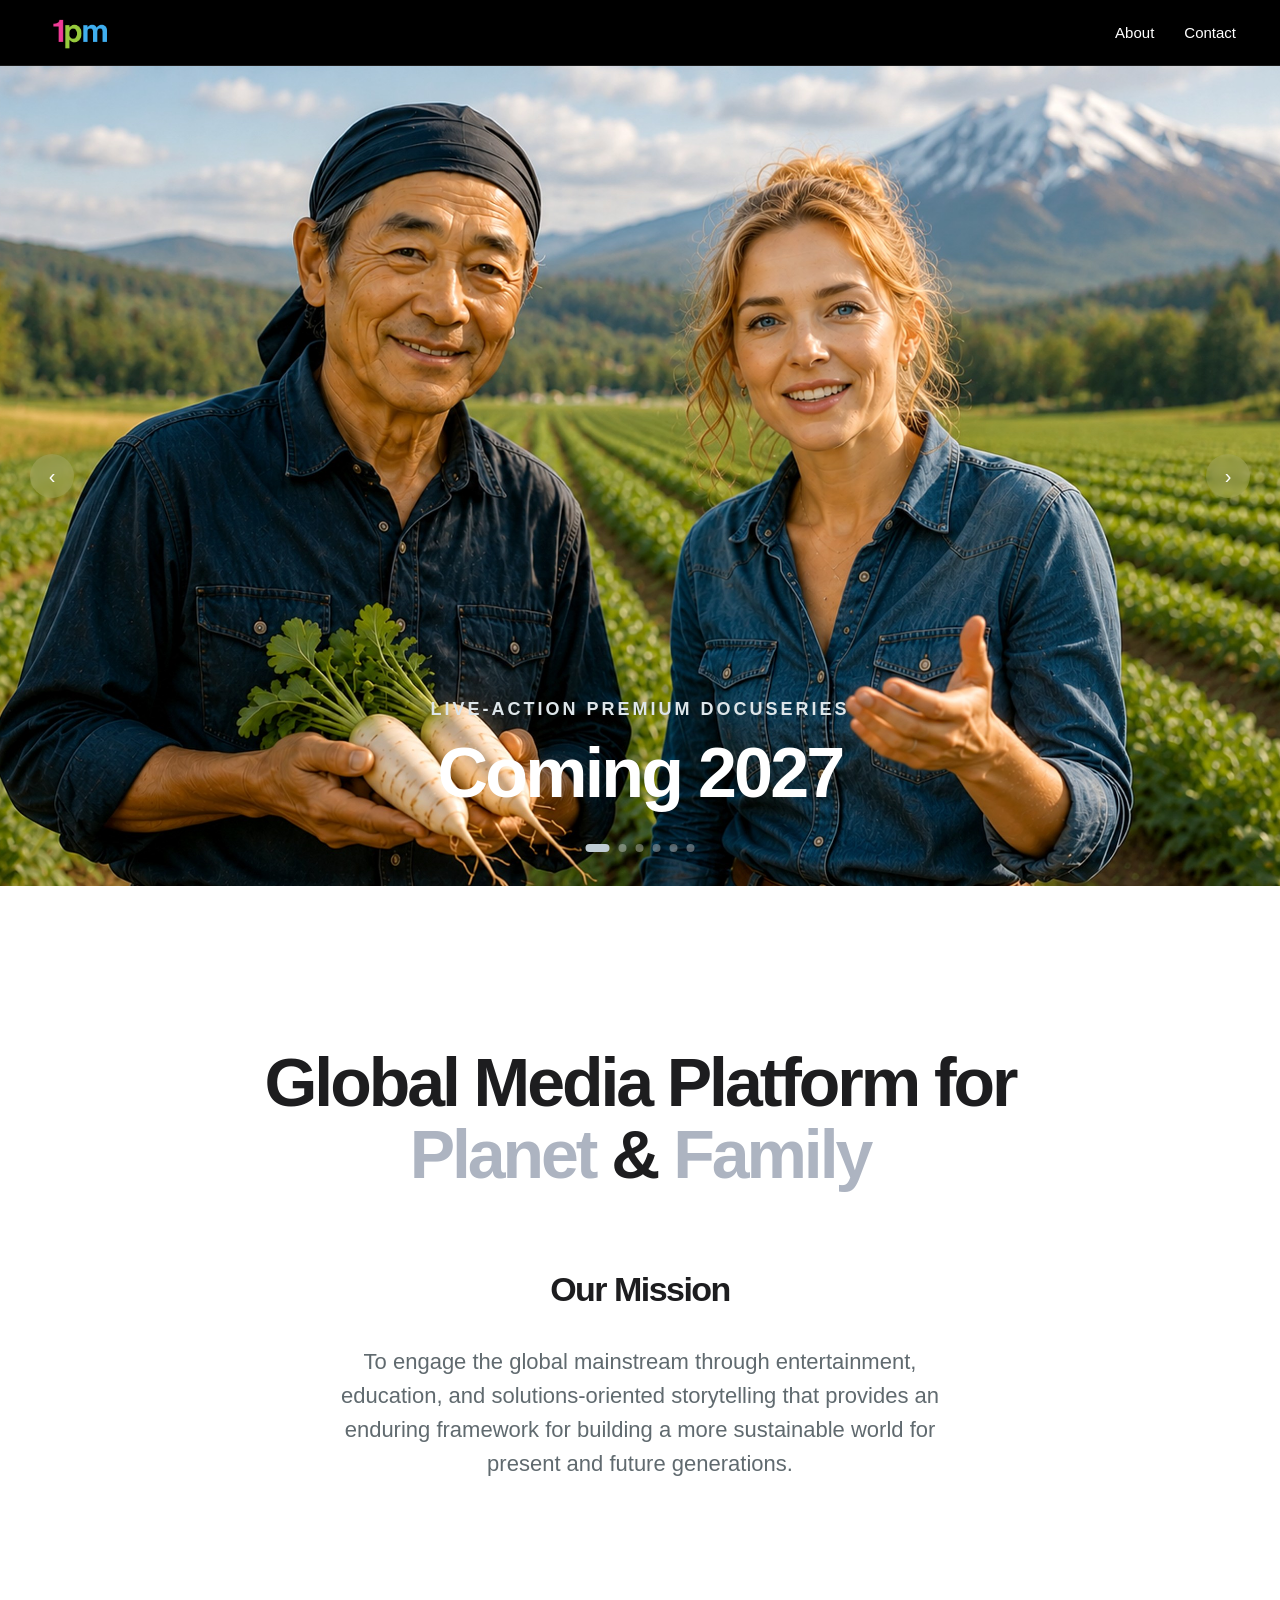
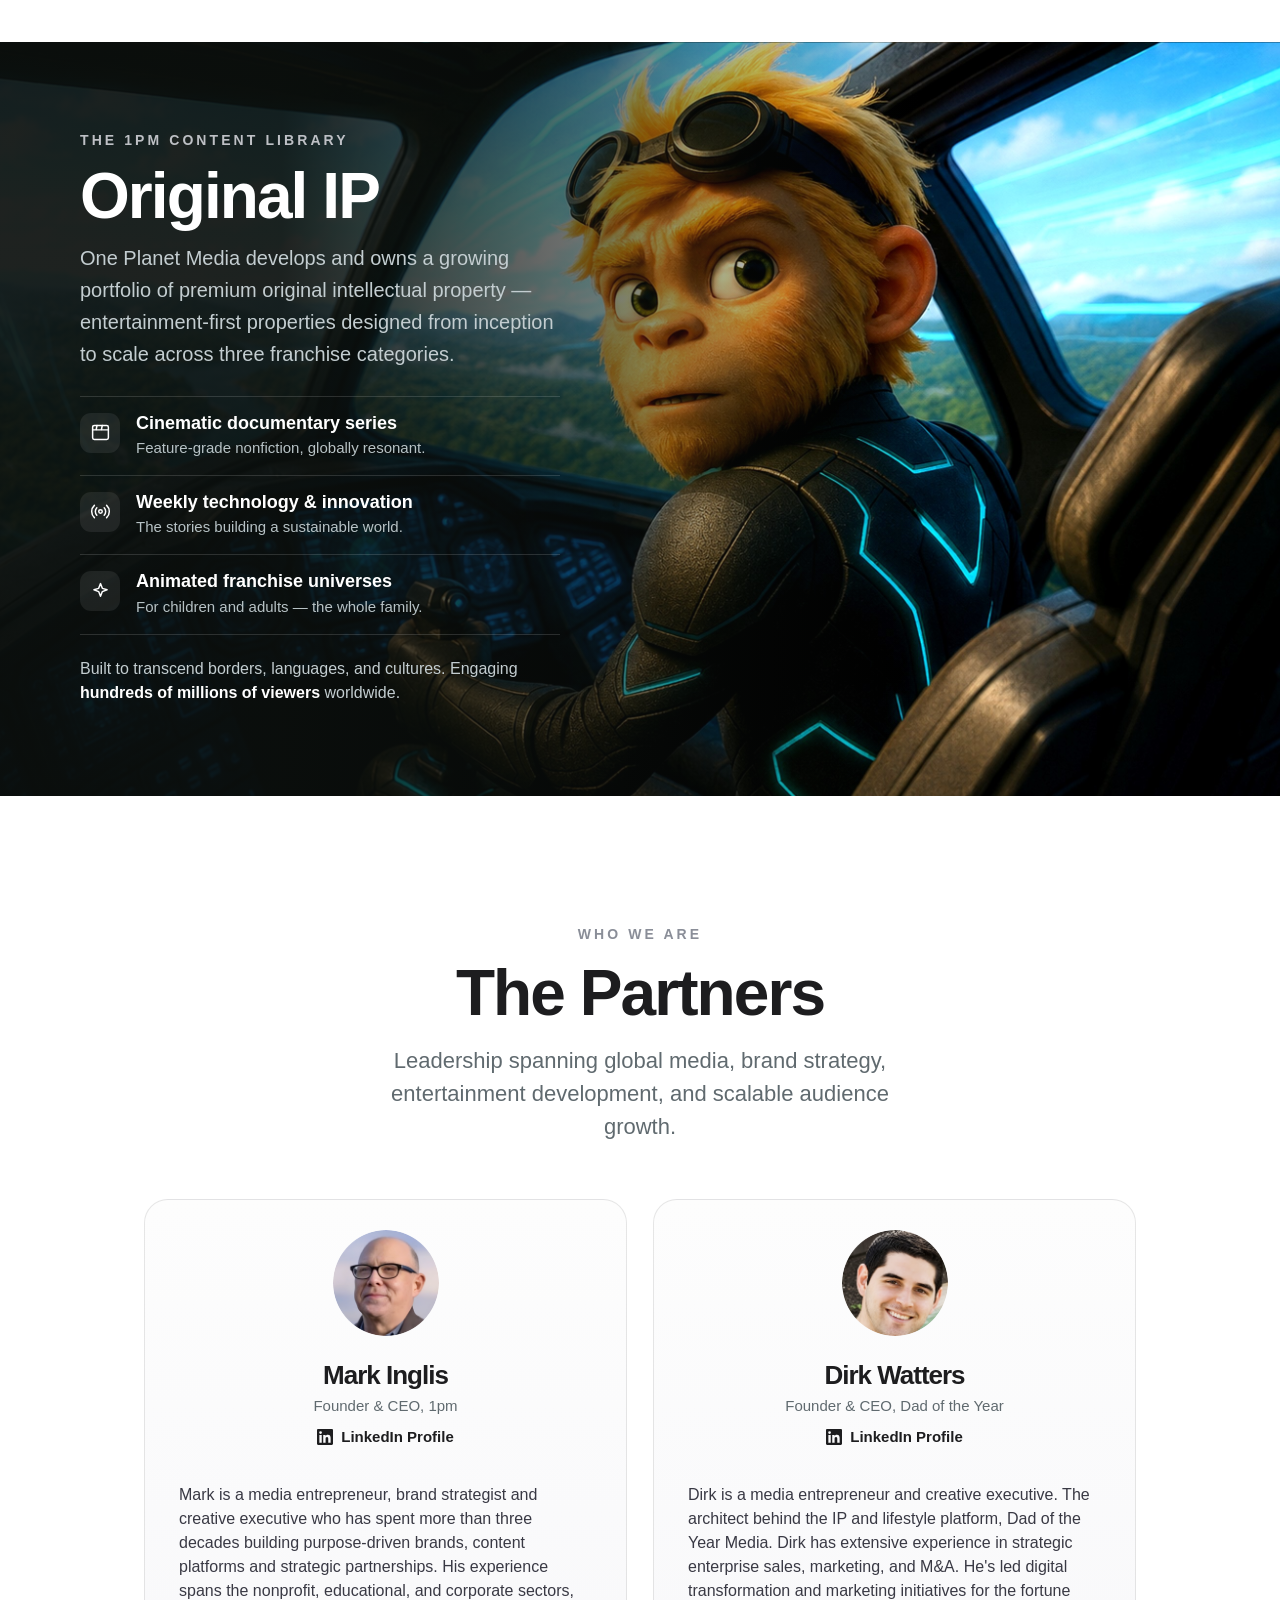
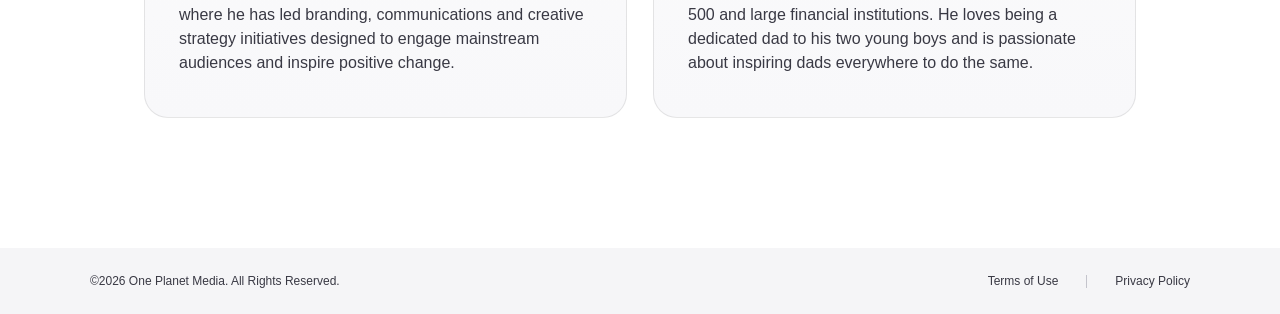
==== index.html @ 97bc2c63 "Initial deploy: One Planet Media static site (Home, Contact, Privacy Policy, Terms of Use)" ====
<!doctype html>
<html lang="en">
<head>
<meta charset="utf-8">
<title>One Planet Media — Global Media Platform for Planet &amp; Family</title>
<meta name="viewport" content="width=device-width, initial-scale=1">
<meta name="description" content="One Planet Media (1PM) is a global media platform engaging the world through entertainment, education, and solutions-oriented storytelling for planet and family.">
<link rel="icon" href="assets/1pm-logo.png">
<link rel="stylesheet" href="css/reset.css">
<link rel="stylesheet" href="css/home.css">
</head>
<body>

<header class="nav">
  <img class="logoimg" src="assets/1pm-logo.png" alt="One Planet Media">
  <div class="navr">
    <a href="index.html">About</a>
    <a href="contact.html">Contact</a>
  </div>
</header>

<section class="car" id="hero-carousel" aria-label="Featured programming">
  <div data-slides></div>
  <div class="sgrad"></div>
  <div class="hcap">
    <div class="kick" data-kick></div>
    <div class="htitle" data-title></div>
  </div>
  <button class="arrow" data-prev aria-label="Previous slide">&#8249;</button>
  <button class="arrow" data-next aria-label="Next slide">&#8250;</button>
  <div class="dots" data-dots></div>
</section>

<section class="brand">
  <h1 class="bh">Global Media Platform for <br><span class="accent" style="color:rgb(173,180,193)">Planet</span> &amp; <span class="accent" style="color:rgb(173,180,193)">Family</span></h1>
  <h2 class="mission-subhead">Our Mission</h2>
  <p class="bsub" style="color:#606A6F">To engage the global mainstream through entertainment, education, and solutions-oriented storytelling that provides an enduring framework for building a more sustainable world for present and future generations.</p>
</section>

<section class="ip" style="background-image:url(assets/sky-courier-bright.jpg)">
  <div class="ipg" style="background:linear-gradient(90deg,rgba(11,15,13,.92) 22%,rgba(11,15,13,.55) 48%,rgba(11,15,13,0) 72%)"></div>
  <div class="iptxt">
    <div class="iplabel">The 1PM Content Library</div>
    <h2 class="iph">Original IP</h2>
    <p class="ipintro">One Planet Media develops and owns a growing portfolio of premium original intellectual property — entertainment-first properties designed from inception to scale across three franchise categories.</p>
    <div class="pillars">
      <div class="pillar">
        <div class="picon" aria-hidden="true"><svg viewBox="0 0 24 24" fill="none" stroke="currentColor" stroke-width="1.7" stroke-linecap="round" stroke-linejoin="round"><rect x="3" y="4" width="18" height="16" rx="2"></rect><path d="M3 9h18M8 4l-1 5M14 4l-1 5"></path></svg></div>
        <div><div class="ptitle">Cinematic documentary series</div><div class="pdesc" style="color:#B7C2C5">Feature-grade nonfiction, globally resonant.</div></div>
      </div>
      <div class="pillar">
        <div class="picon" aria-hidden="true"><svg viewBox="0 0 24 24" fill="none" stroke="currentColor" stroke-width="1.7" stroke-linecap="round" stroke-linejoin="round"><circle cx="12" cy="12" r="2"></circle><path d="M7.8 7.8a6 6 0 000 8.4M16.2 7.8a6 6 0 010 8.4M5 5a9.5 9.5 0 000 14M19 5a9.5 9.5 0 010 14"></path></svg></div>
        <div><div class="ptitle">Weekly technology &amp; innovation</div><div class="pdesc" style="color:#B7C2C5">The stories building a sustainable world.</div></div>
      </div>
      <div class="pillar">
        <div class="picon" aria-hidden="true"><svg viewBox="0 0 24 24" fill="none" stroke="currentColor" stroke-width="1.7" stroke-linecap="round" stroke-linejoin="round"><path d="M12 3l2.1 5.4L19.5 10l-5.4 2.1L12 17.5 9.9 12.1 4.5 10l5.4-1.6z"></path></svg></div>
        <div><div class="ptitle">Animated franchise universes</div><div class="pdesc" style="color:#B7C2C5">For children and adults — the whole family.</div></div>
      </div>
    </div>
    <p class="ipclose">Built to transcend borders, languages, and cultures. Engaging <b>hundreds of millions of viewers</b> worldwide.</p>
  </div>
</section>

<section class="prt">
  <div class="prtlabel">Who We Are</div>
  <h2 class="prth">The Partners</h2>
  <p class="prtsub">Leadership spanning global media, brand strategy, entertainment development, and scalable audience growth.</p>
  <div class="prow">
    <div class="pcard">
      <div class="pav photo" style="background-image:url(assets/mark.png)" role="img" aria-label="Mark Inglis"></div>
      <div class="pname">Mark Inglis</div>
      <div class="prole">Founder &amp; CEO, 1pm</div>
      <a class="plink" href="https://www.linkedin.com/in/mark-inglis-74655115" target="_blank" rel="noopener"><svg viewBox="0 0 24 24" fill="#1d1d1f" aria-hidden="true"><path d="M20.45 20.45h-3.56v-5.57c0-1.33-.02-3.04-1.85-3.04-1.85 0-2.13 1.45-2.13 2.94v5.67H9.35V9h3.42v1.56h.05c.48-.9 1.64-1.85 3.37-1.85 3.6 0 4.27 2.37 4.27 5.46v6.28zM5.34 7.43a2.06 2.06 0 110-4.13 2.06 2.06 0 010 4.13zM7.12 20.45H3.56V9h3.56v11.45zM22.22 0H1.77C.79 0 0 .77 0 1.72v20.56C0 23.23.79 24 1.77 24h20.45c.98 0 1.78-.77 1.78-1.72V1.72C24 .77 23.2 0 22.22 0z"></path></svg>LinkedIn Profile</a>
      <div class="plist"><p class="pli">Mark is a media entrepreneur, brand strategist and creative executive who has spent more than three decades building purpose-driven brands, content platforms and strategic partnerships. His experience spans the nonprofit, educational, and corporate sectors, where he has led branding, communications and creative strategy initiatives designed to engage mainstream audiences and inspire positive change.</p></div>
    </div>
    <div class="pcard">
      <div class="pav photo" style="background-image:url(assets/dirk.png)" role="img" aria-label="Dirk Watters"></div>
      <div class="pname">Dirk Watters</div>
      <div class="prole">Founder &amp; CEO, Dad of the Year</div>
      <a class="plink" href="https://www.linkedin.com/in/dirkwatters" target="_blank" rel="noopener"><svg viewBox="0 0 24 24" fill="#1d1d1f" aria-hidden="true"><path d="M20.45 20.45h-3.56v-5.57c0-1.33-.02-3.04-1.85-3.04-1.85 0-2.13 1.45-2.13 2.94v5.67H9.35V9h3.42v1.56h.05c.48-.9 1.64-1.85 3.37-1.85 3.6 0 4.27 2.37 4.27 5.46v6.28zM5.34 7.43a2.06 2.06 0 110-4.13 2.06 2.06 0 010 4.13zM7.12 20.45H3.56V9h3.56v11.45zM22.22 0H1.77C.79 0 0 .77 0 1.72v20.56C0 23.23.79 24 1.77 24h20.45c.98 0 1.78-.77 1.78-1.72V1.72C24 .77 23.2 0 22.22 0z"></path></svg>LinkedIn Profile</a>
      <div class="plist"><p class="pli">Dirk is a media entrepreneur and creative executive. The architect behind the IP and lifestyle platform, Dad of the Year Media. Dirk has extensive experience in strategic enterprise sales, marketing, and M&amp;A. He's led digital transformation and marketing initiatives for the fortune 500 and large financial institutions. He loves being a dedicated dad to his two young boys and is passionate about inspiring dads everywhere to do the same.</p></div>
    </div>
  </div>
</section>

<footer class="foot">
  <span class="foot-copy">©2026 One Planet Media. All Rights Reserved.</span>
  <span class="foot-links">
    <a href="terms-of-use.html">Terms of Use</a>
    <span class="foot-div"></span>
    <a href="privacy-policy.html">Privacy Policy</a>
  </span>
</footer>

<script src="js/carousel.js"></script>
<script src="js/home.js"></script>
</body>
</html>
---- css/home.css ----
body{background:#0b0f0d;color:#f4f6f4}

/* carousel (shared) */
.car{position:relative;overflow:hidden}
.slide{position:absolute;inset:0;background-size:cover;background-position:center;transition:opacity 1s ease}
.arrow{position:absolute;top:50%;transform:translateY(-50%);z-index:20;width:44px;height:44px;border-radius:50%;border:none;display:flex;align-items:center;justify-content:center;cursor:pointer;font-size:20px;transition:background .2s}
.arrow[data-prev]{left:30px}
.arrow[data-next]{right:30px}
.dots{position:absolute;z-index:20;display:flex;gap:9px;bottom:34px;left:50%;transform:translateX(-50%)}
.dot{width:8px;height:8px;border-radius:50%;border:none;cursor:pointer;padding:0}

/* nav */
.nav{height:66px;position:relative;background:#000;display:flex;align-items:center;justify-content:space-between;padding:0 44px;font-size:15px;color:#fff;z-index:50;border-bottom:1px solid rgba(255,255,255,.1)}
.navr{display:flex;gap:30px;align-items:center}
.nav a{color:#fff;text-decoration:none;font-weight:500}
.logoimg{height:43px;width:auto;display:block}

/* hero carousel */
.car{height:820px}
.sgrad{position:absolute;inset:0;background:linear-gradient(180deg,rgba(0,0,0,.4) 0%,rgba(0,0,0,0) 30%,rgba(0,0,0,0) 42%,rgba(11,15,13,.92) 100%)}
.hcap{position:absolute;left:0;right:0;bottom:78px;z-index:10;text-align:center;padding:0 90px}
.kick{font-size:18px;font-weight:700;letter-spacing:3px;text-transform:uppercase;color:#DDE5E9;margin-bottom:14px}
.htitle{font-size:70px;font-weight:900;letter-spacing:-.04em;line-height:1;margin-top:18px;color:#fff}
.arrow{background:rgba(255,255,255,.12);color:#fff;backdrop-filter:blur(6px)}
.dot{background:rgba(255,255,255,.34)}
.dot.on{background:#BFCCD4;width:24px;border-radius:100px}

/* brand / mission */
.brand{padding:160px 90px;text-align:center;background:#fff}
.bh{font-size:68px;font-weight:800;letter-spacing:-.045em;line-height:1.06;max-width:24ch;margin:0 auto;color:#1d1d1f}
.mission-subhead{font-size:34px;font-weight:800;letter-spacing:-.045em;margin-top:80px;color:#1d1d1f}
.accent{color:#7ee6a8}
.bsub{font-size:22px;font-weight:400;color:#9aa39d;max-width:52ch;margin:36px auto 0;line-height:1.55}

/* Original IP */
.ip{position:relative;min-height:680px;display:flex;align-items:flex-end;background-size:cover;background-position:center}
.ipg{position:absolute;inset:0;background:linear-gradient(90deg,rgba(11,15,13,.94) 30%,rgba(11,15,13,.2) 100%)}
.iptxt{position:relative;z-index:2;padding:90px 80px;max-width:640px}
.iplabel{font-size:14px;font-weight:700;letter-spacing:.22em;text-transform:uppercase;color:#BEC0C5}
.iph{font-size:64px;font-weight:800;letter-spacing:-.03em;margin-top:16px;line-height:1;color:#fff}
.ipintro{font-size:20px;line-height:1.6;color:#C3CDD0;margin-top:14px;max-width:50ch}
.pillars{margin-top:26px;border-top:1px solid rgba(255,255,255,.14)}
.pillar{display:flex;gap:16px;align-items:flex-start;padding:16px 0;border-bottom:1px solid rgba(255,255,255,.14)}
.picon{width:40px;height:40px;flex:none;display:flex;align-items:center;justify-content:center;border-radius:11px;background:rgba(255,255,255,.08);color:#fff}
.picon svg{width:21px;height:21px}
.ptitle{font-size:18px;font-weight:600;color:#fff;line-height:1.2}
.pdesc{font-size:15px;color:#95a19d;margin-top:3px;line-height:1.45}
.ipclose{font-size:16px;line-height:1.55;color:#C3CDD0;margin-top:22px;max-width:52ch}
.ipclose b{color:#fff;font-weight:600}

/* Partners */
.prt{padding:130px 90px;text-align:center;background:#fff}
.prtlabel{font-size:14px;font-weight:700;letter-spacing:.22em;text-transform:uppercase;color:#8A8E98}
.prth{font-size:64px;font-weight:800;letter-spacing:-.03em;margin-top:14px;color:#1d1d1f}
.prtsub{font-size:22px;color:#606A6F;margin-top:14px;line-height:1.5;max-width:42ch;margin-left:auto;margin-right:auto}
.prow{display:flex;gap:26px;justify-content:center;margin-top:56px;flex-wrap:wrap}
.pcard{width:483px;background:linear-gradient(180deg,#FDFDFD,#F8F8FA);border:1px solid rgba(0,0,0,.09);border-radius:24px;padding:30px 34px;display:flex;flex-direction:column;align-items:center}
.pav{width:88px;height:88px;border-radius:24px;margin:0 auto;background:linear-gradient(140deg,#3faeef,#2170b8);display:flex;align-items:center;justify-content:center;font-size:32px;font-weight:800;color:#08130d}
.pav.photo{width:106px;height:106px;background-size:cover;background-position:center;border-radius:50%}
.pname{font-size:26px;font-weight:700;margin-top:24px;color:#1d1d1f;letter-spacing:-1px}
.prole{font-size:15px;color:#606A6F;font-weight:500;margin-top:6px}
.plink{display:inline-flex;align-items:center;gap:8px;margin:14px auto 4px;color:#1d1d1f;text-decoration:none;font-size:15px;font-weight:600}
.plink svg{width:16px;height:16px}
.plist{margin-top:22px;width:100%;text-align:left}
.pli{font-size:16px;color:#393944;padding:12px 0;line-height:1.5}

/* footer */
.foot{background:#f5f5f7;color:#86868b;height:66px;padding:0 90px;font-size:12px;display:flex;justify-content:space-between;align-items:center}
.foot a{color:#86868b;text-decoration:none}
.foot-copy{color:#393944}
.foot-links{display:flex;gap:28px;align-items:center}
.foot-links a{color:#393944}
.foot-div{width:1px;height:13px;background:#c4c4cc}

/* ============ MOBILE ONLY (desktop above is unchanged) ============ */
@media (max-width: 680px) {
  .nav{padding:0 18px}
  .navr{gap:16px}
  .nav a{font-size:13px}
  .logoimg{height:30px}

  .car{height:560px}
  .hcap{padding:0 20px;bottom:30px}
  .kick{font-size:11px;letter-spacing:1.5px;margin-bottom:8px}
  .htitle{font-size:34px;margin-top:8px}
  .arrow{width:34px;height:34px;font-size:16px}
  .arrow[data-prev]{left:10px}
  .arrow[data-next]{right:10px}
  .dots{bottom:14px}

  .brand{padding:64px 24px}
  .bh{font-size:32px;line-height:1.12}
  .mission-subhead{font-size:20px;margin-top:36px}
  .bsub{font-size:16px;margin-top:18px;line-height:1.5}

  .ip{min-height:auto}
  .iptxt{padding:32px 20px 40px;max-width:none}
  .iplabel{font-size:12px}
  .iph{font-size:32px;margin-top:8px}
  .ipintro{font-size:15px;margin-top:10px;max-width:none}
  .pillars{margin-top:16px}
  .pillar{gap:12px;padding:12px 0}
  .picon{width:32px;height:32px;border-radius:9px}
  .picon svg{width:16px;height:16px}
  .ptitle{font-size:15px}
  .pdesc{font-size:12.5px}
  .ipclose{font-size:13px;margin-top:14px}

  .prt{padding:64px 20px}
  .prtlabel{font-size:12px}
  .prth{font-size:30px}
  .prtsub{font-size:15px;margin-top:10px;max-width:none}
  .prow{flex-direction:column;align-items:center;gap:16px;margin-top:28px}
  .pcard{width:100%;max-width:420px;padding:24px 20px}
  .pav.photo{width:84px;height:84px}
  .pname{font-size:21px;margin-top:16px}
  .prole{font-size:13px}
  .plink{font-size:13px}
  .pli{font-size:14px;padding:8px 0}

  .foot{height:auto;min-height:56px;padding:14px 18px;flex-wrap:wrap;gap:8px;font-size:11px}
  .foot-links{gap:14px}
}
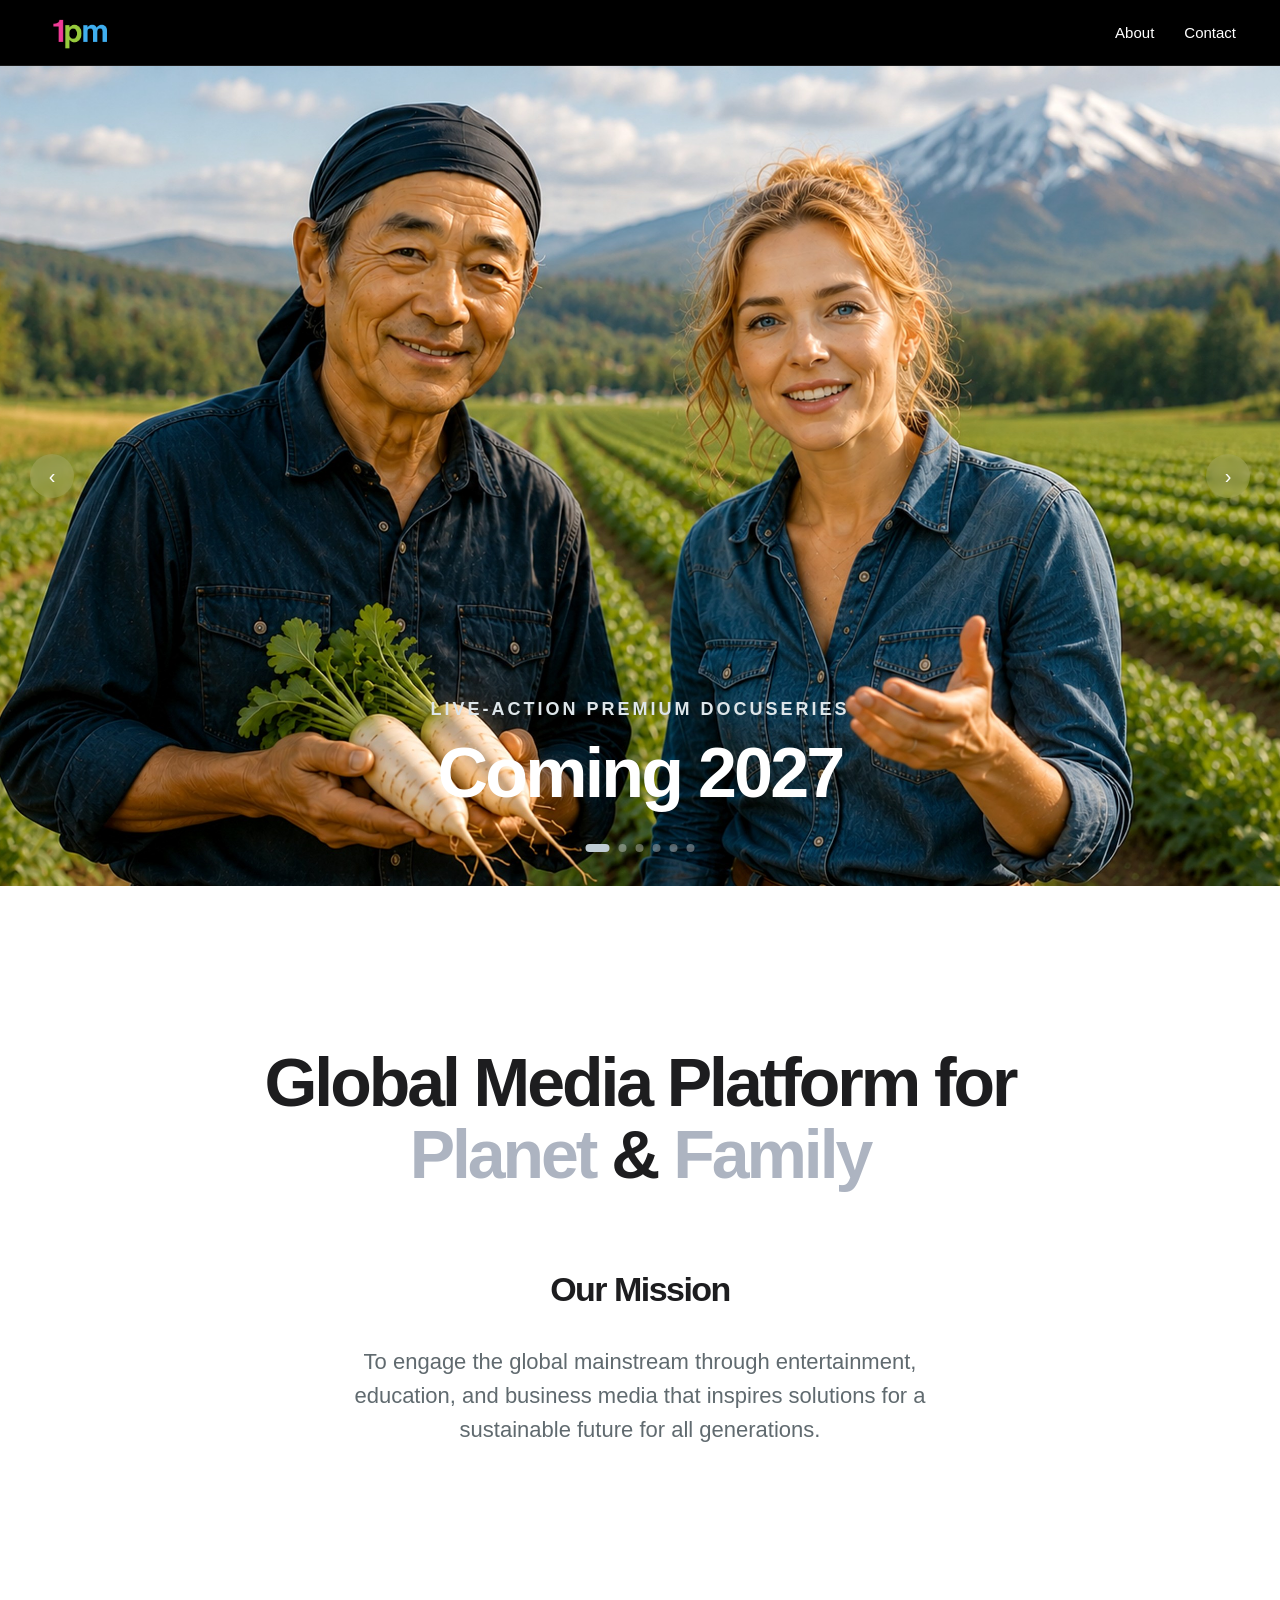
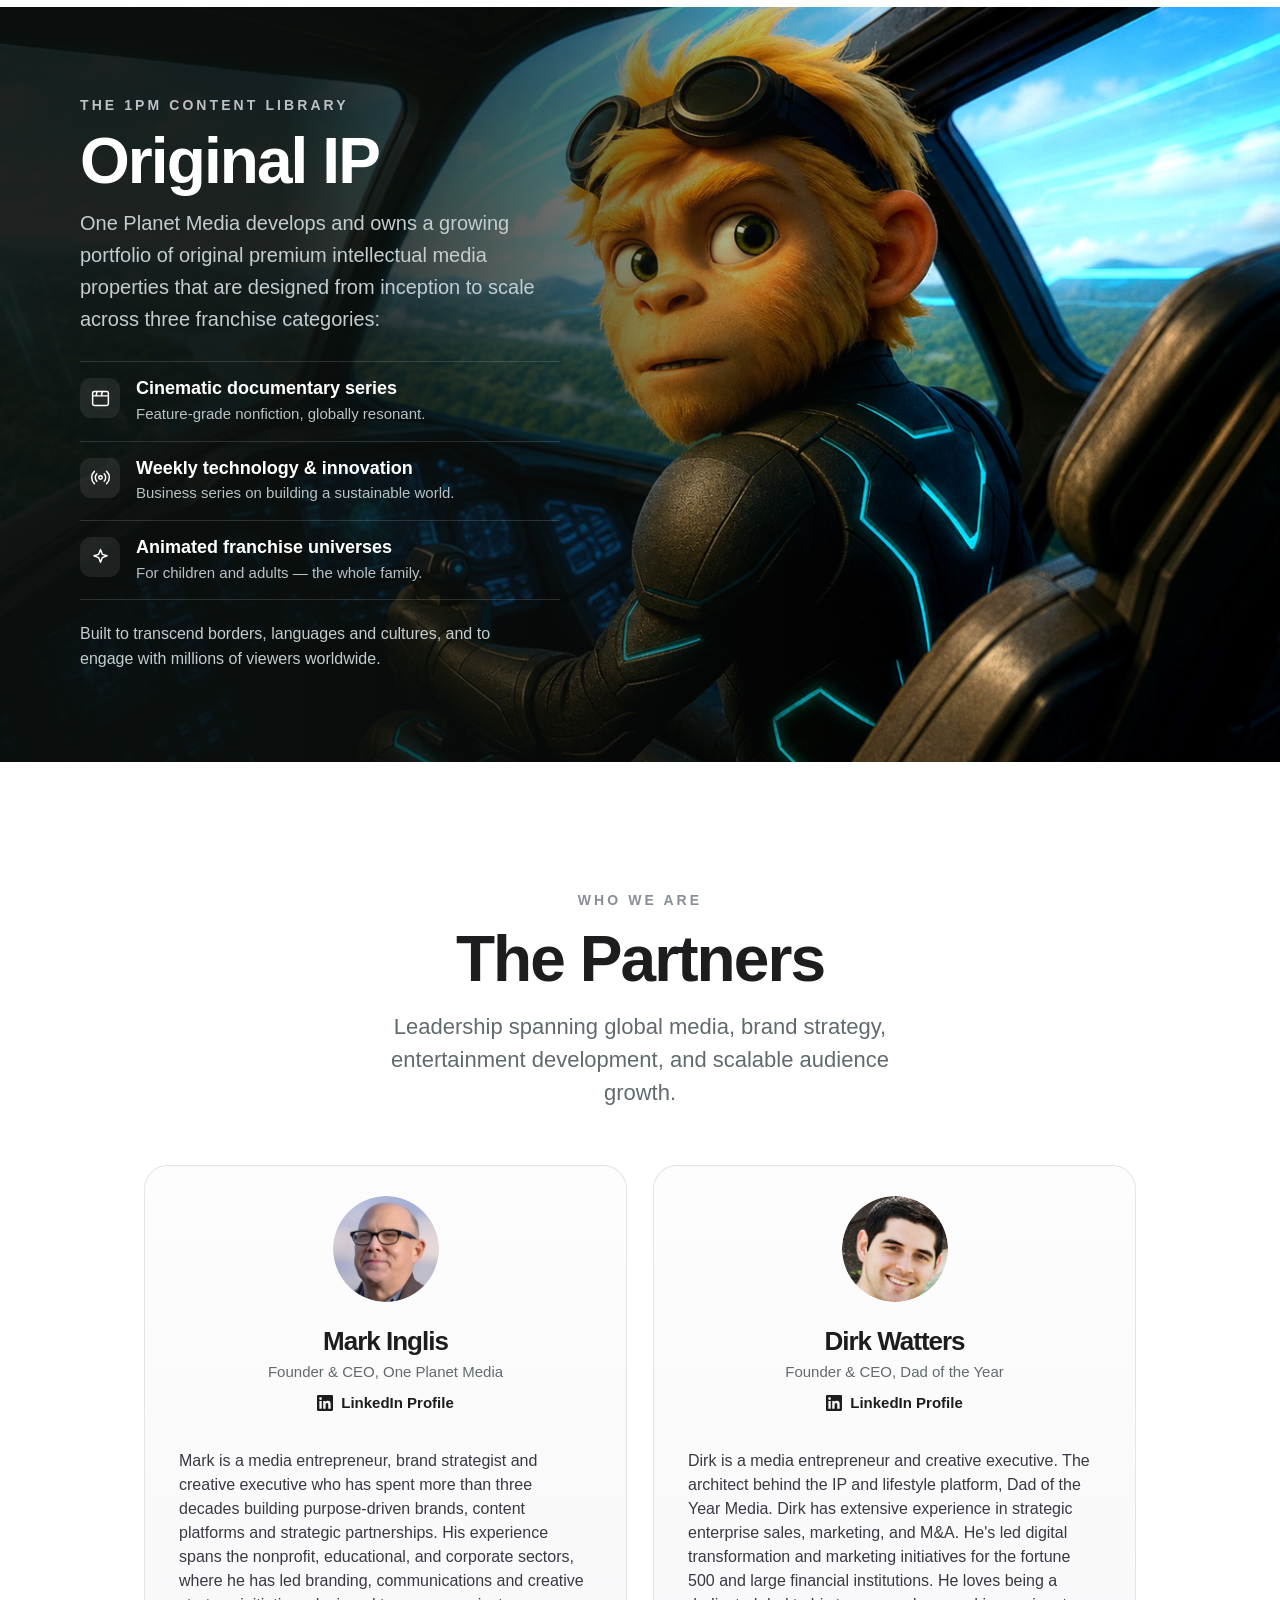
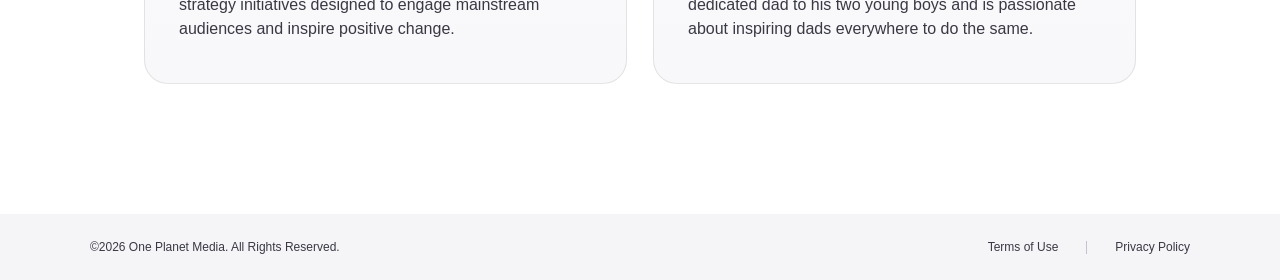
==== commit d1630f41: "Content updates: hero eyebrow copy, mission statement, Original IP copy, Mark's title, Contact page " ====
--- a/index.html
+++ b/index.html
@@ -12,9 +12,9 @@
 <body>
 
 <header class="nav">
-  <img class="logoimg" src="assets/1pm-logo.png" alt="One Planet Media">
+  <a href="/"><img class="logoimg" src="assets/1pm-logo.png" alt="One Planet Media"></a>
   <div class="navr">
-    <a href="index.html">About</a>
+    <a href="#original-ip">About</a>
     <a href="contact.html">Contact</a>
   </div>
 </header>
@@ -34,15 +34,15 @@
 <section class="brand">
   <h1 class="bh">Global Media Platform for <br><span class="accent" style="color:rgb(173,180,193)">Planet</span> &amp; <span class="accent" style="color:rgb(173,180,193)">Family</span></h1>
   <h2 class="mission-subhead">Our Mission</h2>
-  <p class="bsub" style="color:#606A6F">To engage the global mainstream through entertainment, education, and solutions-oriented storytelling that provides an enduring framework for building a more sustainable world for present and future generations.</p>
+  <p class="bsub" style="color:#606A6F">To engage the global mainstream through entertainment, education, and business media that inspires solutions for a sustainable future for all generations.</p>
 </section>
 
-<section class="ip" style="background-image:url(assets/sky-courier-bright.jpg)">
+<section class="ip" id="original-ip" style="background-image:url(assets/sky-courier-bright.jpg)">
   <div class="ipg" style="background:linear-gradient(90deg,rgba(11,15,13,.92) 22%,rgba(11,15,13,.55) 48%,rgba(11,15,13,0) 72%)"></div>
   <div class="iptxt">
     <div class="iplabel">The 1PM Content Library</div>
     <h2 class="iph">Original IP</h2>
-    <p class="ipintro">One Planet Media develops and owns a growing portfolio of premium original intellectual property — entertainment-first properties designed from inception to scale across three franchise categories.</p>
+    <p class="ipintro">One Planet Media develops and owns a growing portfolio of original premium intellectual media properties that are designed from inception to scale across three franchise categories:</p>
     <div class="pillars">
       <div class="pillar">
         <div class="picon" aria-hidden="true"><svg viewBox="0 0 24 24" fill="none" stroke="currentColor" stroke-width="1.7" stroke-linecap="round" stroke-linejoin="round"><rect x="3" y="4" width="18" height="16" rx="2"></rect><path d="M3 9h18M8 4l-1 5M14 4l-1 5"></path></svg></div>
@@ -50,14 +50,14 @@
       </div>
       <div class="pillar">
         <div class="picon" aria-hidden="true"><svg viewBox="0 0 24 24" fill="none" stroke="currentColor" stroke-width="1.7" stroke-linecap="round" stroke-linejoin="round"><circle cx="12" cy="12" r="2"></circle><path d="M7.8 7.8a6 6 0 000 8.4M16.2 7.8a6 6 0 010 8.4M5 5a9.5 9.5 0 000 14M19 5a9.5 9.5 0 010 14"></path></svg></div>
-        <div><div class="ptitle">Weekly technology &amp; innovation</div><div class="pdesc" style="color:#B7C2C5">The stories building a sustainable world.</div></div>
+        <div><div class="ptitle">Weekly technology &amp; innovation</div><div class="pdesc" style="color:#B7C2C5">Business series on building a sustainable world.</div></div>
       </div>
       <div class="pillar">
         <div class="picon" aria-hidden="true"><svg viewBox="0 0 24 24" fill="none" stroke="currentColor" stroke-width="1.7" stroke-linecap="round" stroke-linejoin="round"><path d="M12 3l2.1 5.4L19.5 10l-5.4 2.1L12 17.5 9.9 12.1 4.5 10l5.4-1.6z"></path></svg></div>
         <div><div class="ptitle">Animated franchise universes</div><div class="pdesc" style="color:#B7C2C5">For children and adults — the whole family.</div></div>
       </div>
     </div>
-    <p class="ipclose">Built to transcend borders, languages, and cultures. Engaging <b>hundreds of millions of viewers</b> worldwide.</p>
+    <p class="ipclose">Built to transcend borders, languages and cultures, and to engage with millions of viewers worldwide.</p>
   </div>
 </section>
 
@@ -69,7 +69,7 @@
     <div class="pcard">
       <div class="pav photo" style="background-image:url(assets/mark.png)" role="img" aria-label="Mark Inglis"></div>
       <div class="pname">Mark Inglis</div>
-      <div class="prole">Founder &amp; CEO, 1pm</div>
+      <div class="prole">Founder &amp; CEO, One Planet Media</div>
       <a class="plink" href="https://www.linkedin.com/in/mark-inglis-74655115" target="_blank" rel="noopener"><svg viewBox="0 0 24 24" fill="#1d1d1f" aria-hidden="true"><path d="M20.45 20.45h-3.56v-5.57c0-1.33-.02-3.04-1.85-3.04-1.85 0-2.13 1.45-2.13 2.94v5.67H9.35V9h3.42v1.56h.05c.48-.9 1.64-1.85 3.37-1.85 3.6 0 4.27 2.37 4.27 5.46v6.28zM5.34 7.43a2.06 2.06 0 110-4.13 2.06 2.06 0 010 4.13zM7.12 20.45H3.56V9h3.56v11.45zM22.22 0H1.77C.79 0 0 .77 0 1.72v20.56C0 23.23.79 24 1.77 24h20.45c.98 0 1.78-.77 1.78-1.72V1.72C24 .77 23.2 0 22.22 0z"></path></svg>LinkedIn Profile</a>
       <div class="plist"><p class="pli">Mark is a media entrepreneur, brand strategist and creative executive who has spent more than three decades building purpose-driven brands, content platforms and strategic partnerships. His experience spans the nonprofit, educational, and corporate sectors, where he has led branding, communications and creative strategy initiatives designed to engage mainstream audiences and inspire positive change.</p></div>
     </div>
